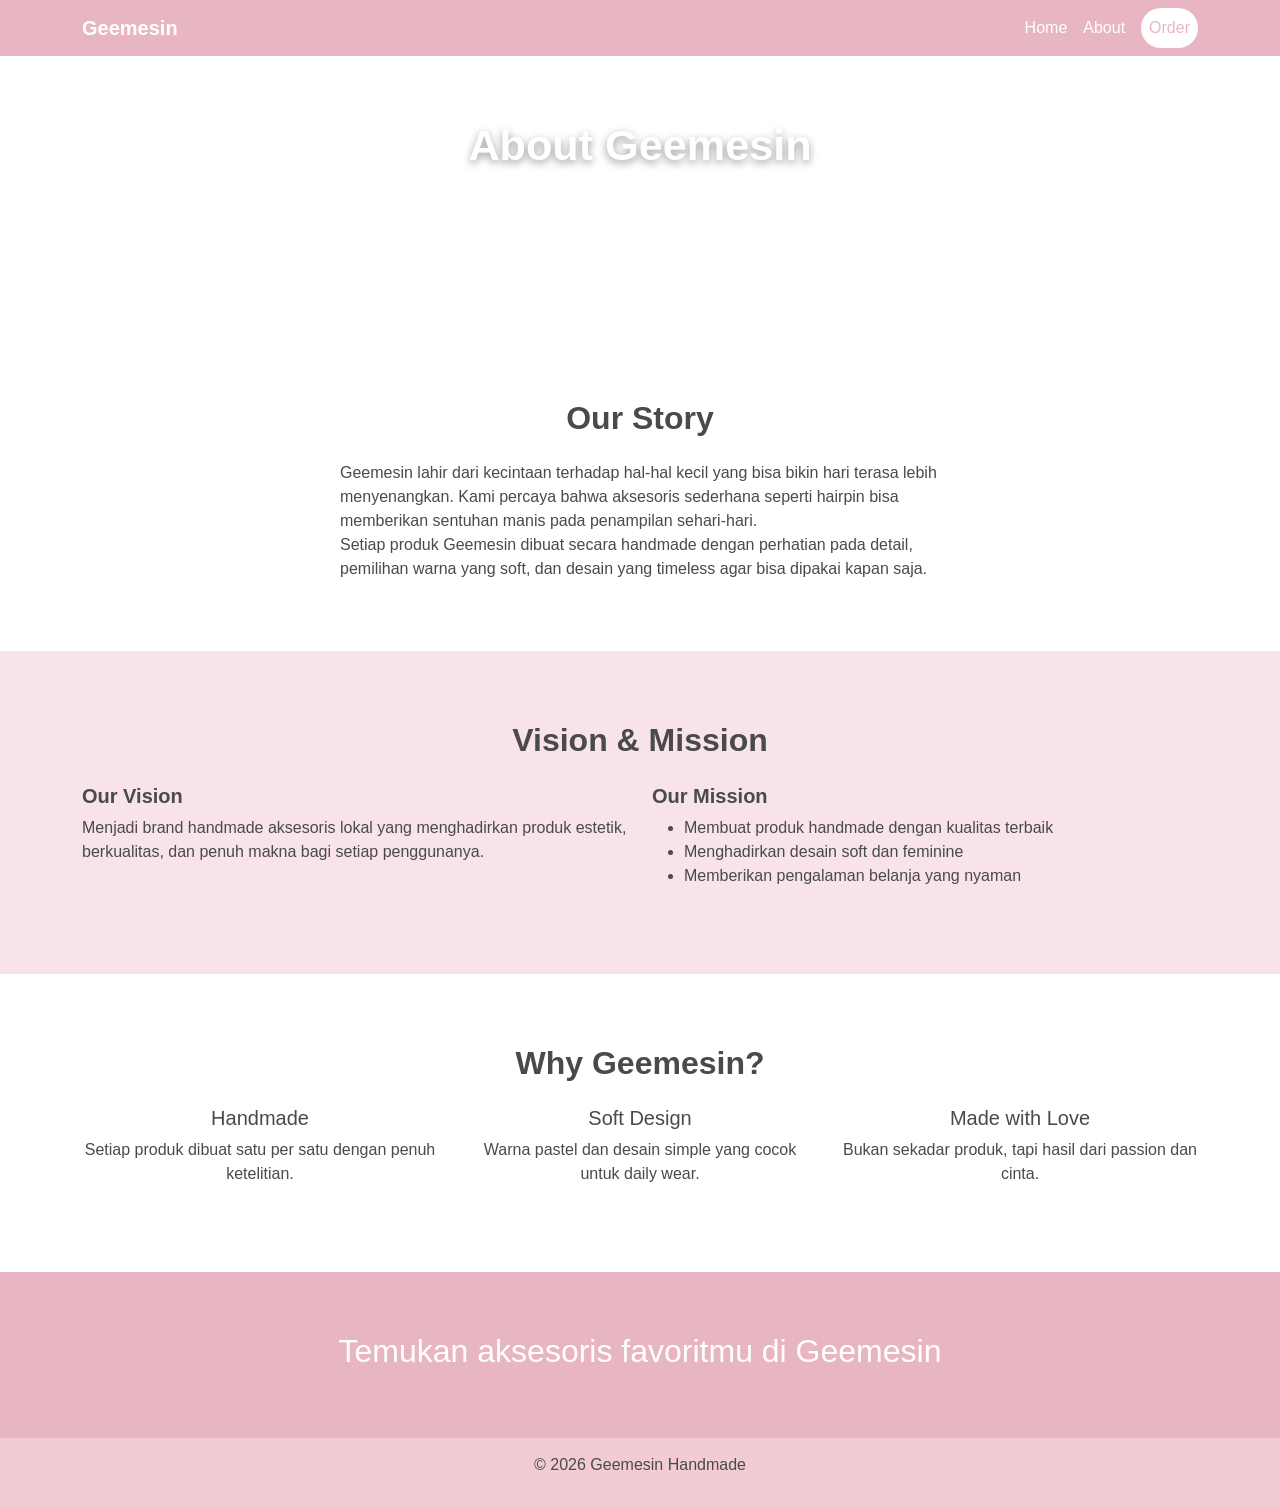
==== about.html @ b7f18e72 "Add files via upload" ====
<!DOCTYPE html>
<html lang="id">
<head>
  <meta charset="UTF-8">
  <title>About Us | Geemesin</title>
  <meta name="viewport" content="width=device-width, initial-scale=1.0">

  <!-- Bootstrap -->
  <link href="https://cdn.jsdelivr.net/npm/bootstrap@5.3.2/dist/css/bootstrap.min.css" rel="stylesheet">

  <!-- CSS -->
  <link rel="stylesheet" href="assets/css/style.css">
</head>
<body>

<!-- Navbar -->
<nav class="navbar navbar-expand-lg navbar-light bg-pink fixed-top">
  <div class="container">
    <a class="navbar-brand fw-bold text-white" href="index.html">Geemesin</a>
    <button class="navbar-toggler" data-bs-toggle="collapse" data-bs-target="#navMenu">
      <span class="navbar-toggler-icon"></span>
    </button>
    <div class="collapse navbar-collapse" id="navMenu">
      <ul class="navbar-nav ms-auto">
        <li class="nav-item"><a class="nav-link" href="index.html">Home</a></li>
        <li class="nav-item"><a class="nav-link active" href="#">About</a></li>
        <li class="nav-item"><a class="nav-link btn btn-order ms-2" href="order.html">Order</a></li>
      </ul>
    </div>
  </div>
</nav>

<!-- Header About -->
<section class="hero">
  <div class="container text-center">
    <h1 class="hero-title">About Geemesin</h1>
    <p class="hero-text">
      Handmade with love, made to make you feel pretty.
    </p>
  </div>
</section>

<!-- Story -->
<section class="section">
  <div class="container">
    <h2 class="section-title text-center">Our Story</h2>
    <p class="section-text mt-4">
      Geemesin lahir dari kecintaan terhadap hal-hal kecil yang bisa bikin
      hari terasa lebih menyenangkan. Kami percaya bahwa aksesoris sederhana
      seperti hairpin bisa memberikan sentuhan manis pada penampilan sehari-hari.
    </p>
    <p class="section-text">
      Setiap produk Geemesin dibuat secara handmade dengan perhatian pada detail,
      pemilihan warna yang soft, dan desain yang timeless agar bisa dipakai kapan saja.
    </p>
  </div>
</section>

<!-- Vision -->
<section class="section bg-soft">
  <div class="container">
    <h2 class="section-title text-center">Vision & Mission</h2>

    <div class="row mt-4">
      <div class="col-md-6">
        <h5 class="fw-bold">Our Vision</h5>
        <p>
          Menjadi brand handmade aksesoris lokal yang menghadirkan produk
          estetik, berkualitas, dan penuh makna bagi setiap penggunanya.
        </p>
      </div>

      <div class="col-md-6">
        <h5 class="fw-bold">Our Mission</h5>
        <ul>
          <li>Membuat produk handmade dengan kualitas terbaik</li>
          <li>Menghadirkan desain soft dan feminine</li>
          <li>Memberikan pengalaman belanja yang nyaman</li>
        </ul>
      </div>
    </div>
  </div>
</section>

<!-- Values -->
<section class="section">
  <div class="container">
    <h2 class="section-title text-center">Why Geemesin?</h2>

    <div class="row text-center mt-4">
      <div class="col-md-4">
        <h5>Handmade</h5>
        <p>Setiap produk dibuat satu per satu dengan penuh ketelitian.</p>
      </div>
      <div class="col-md-4">
        <h5>Soft Design</h5>
        <p>Warna pastel dan desain simple yang cocok untuk daily wear.</p>
      </div>
      <div class="col-md-4">
        <h5>Made with Love</h5>
        <p>Bukan sekadar produk, tapi hasil dari passion dan cinta.</p>
      </div>
    </div>
  </div>
</section>

<!-- CTA -->
<section class="cta">
  <div class="container text-center">
    <h2>Temukan aksesoris favoritmu di Geemesin</h2>
    
  </div>
</section>

<!-- Footer -->
<footer class="footer">
  <p>© 2026 Geemesin Handmade</p>
</footer>

<script src="https://cdn.jsdelivr.net/npm/bootstrap@5.3.2/dist/js/bootstrap.bundle.min.js"></script>
</body>
</html>
---- assets/css/style.css ----
/* style.css */

:root {
  --pink-main: #E8B6C2;
  --pink-soft: #F7E3E8;
  --text-dark: #4A4A4A;
}

body {
  font-family: 'Poppins', sans-serif;
  color: var(--text-dark);
  margin: 0;
  padding: 0;
}

/* Navbar */
.bg-pink {
  background-color: var(--pink-main);
}

.nav-link {
  color: white !important;
  font-weight: 500;
}

.btn-order {
  background: white;
  color: var(--pink-main) !important;
  border-radius: 20px;
  padding: 8px 18px;
}

/* Hero */
.hero {
  position: relative;
  padding: 120px 0 90px;
  background: url('pkk.png');
  background-size: cover;
  background-position: center;
  background-repeat: no-repeat;
  overflow: hidden;
}

.hero-overlay {
  position: absolute;
  inset: 0;
  background: rgba(0,0,0,0.12);
  backdrop-filter: blur(1px);
}

.hero .container {
  position: relative;
  z-index: 2;
}

.hero-title {
  font-size: 2.7rem;
  font-weight: 700;
  color: white;
  text-shadow: 0 3px 8px rgba(0,0,0,.4);
}

.hero-text {
  color: white;
  margin: 18px 0 25px;
}

/* Button */
.btn-main {
  background-color: var(--pink-main);
  color: white;
  border-radius: 30px;
  padding: 10px 25px;
  border: none;
}

.btn-main:hover {
  background-color: #d99eac;
  color: white;
}

.btn-outline {
  border: 1px solid var(--pink-main);
  color: var(--pink-main);
  border-radius: 20px;
}

.btn-outline:hover {
  background: var(--pink-main);
  color: white;
}

/* Section */
.section {
  padding: 70px 0;
}

.section-title {
  font-weight: 700;
}

.section-text {
  max-width: 600px;
  margin: auto;
}

.bg-soft {
  background-color: var(--pink-soft);
}

/* Featured Product */
.featured-products {
  padding-top: 130px;
}

/* Slider */
.slider-box {
  background: white;
  border-radius: 25px;
  padding: 40px;
  display: flex;
  align-items: center;
  gap: 40px;
  box-shadow: 0 12px 30px rgba(0,0,0,.08);
}

.slider-img {
  width: 320px;
  height: 320px;
  object-fit: contain;
}

.slider-text {
  text-align: left;
}

.slider-text h3 {
  font-size: 32px;
  font-weight: 700;
}

.slider-text p {
  margin: 15px 0;
}

.slider-text h5 {
  color: var(--pink-main);
  font-weight: 700;
  margin-bottom: 20px;
}

.carousel-control-prev-icon,
.carousel-control-next-icon {
  background-color: var(--pink-main);
  border-radius: 50%;
  padding: 18px;
}

/* Product Card */
.product-card {
  border: none;
  border-radius: 20px;
  overflow: hidden;
  max-width: 260px;
  margin: auto;
  box-shadow: 0 8px 20px rgba(0,0,0,0.08);
  transition: .3s;
}

.product-card:hover {
  transform: translateY(-5px);
}

.product-card img {
  width: 100%;
  height: 200px;
  object-fit: contain;
  background-color: white;
  padding: 10px;
}

.product-card .card-body {
  padding: 12px;
}

.product-card h5 {
  font-size: 16px;
}

.product-card .price {
  color: var(--pink-main);
  font-weight: 700;
}

/* CTA */
.cta {
  background-color: var(--pink-main);
  color: white;
  padding: 60px 0;
}

/* Footer */
.footer {
  background-color: #f2cbd3;
  text-align: center;
  padding: 15px;
}

/* Order */
.order-page {
  background-color: var(--pink-soft);
}

.order-card {
  border-radius: 20px;
  border: none;
  box-shadow: 0 10px 25px rgba(0,0,0,.1);
}

/* Responsive */
@media (max-width: 768px) {
  .slider-box {
    flex-direction: column;
    text-align: center;
    padding: 25px;
  }

  .slider-text {
    text-align: center;
  }

  .slider-img {
    width: 220px;
    height: 220px;
  }

  .hero-title {
    font-size: 2rem;
  }
}







/* TAMBAH di style.css bagian bawah */

/* Order Form */
.order-page {
  background-color: var(--pink-soft);
}

.order-card {
  border-radius: 25px;
  border: none;
  box-shadow: 0 12px 30px rgba(0,0,0,0.08);
  background: white;
}

/* Input */
.order-card .form-control {
  border-radius: 15px;
  padding: 12px 15px;
  border: 1px solid #e7c4cd;
  box-shadow: none;
}

.order-card .form-control:focus {
  border-color: var(--pink-main);
  box-shadow: 0 0 0 0.2rem rgba(232, 182, 194, 0.25);
}

/* Dropdown khusus produk */
#product {
  cursor: pointer;
}

/* Label */
.order-card .form-label {
  font-weight: 600;
  margin-bottom: 8px;
}

/* Button */
.order-card .btn-main {
  margin-top: 10px;
  font-weight: 600;
  padding: 12px;
}

/* Hero Order */
.order-page .hero {
  padding: 130px 0 90px;
}

/* Mobile */
@media (max-width: 768px) {
  .order-card {
    padding: 20px !important;
    border-radius: 20px;
  }

  .order-page .hero {
    padding: 110px 0 70px;
  }
}






/* HERO KHUSUS ORDER PREMIUM */

.order-page .hero {
  position: relative;
  background: linear-gradient(135deg, #f7e3e8, #eec8d3, #fbeef2);
  padding: 140px 0 110px;
  overflow: hidden;
}

/* hapus overlay lama */
.order-page .hero-overlay {
  display: none;
}

/* efek blur bulat aesthetic */
.order-page .hero::before,
.order-page .hero::after {
  content: "";
  position: absolute;
  border-radius: 50%;
  filter: blur(70px);
  opacity: 0.45;
}

.order-page .hero::before {
  width: 220px;
  height: 220px;
  background: #ffffff;
  top: -60px;
  left: -40px;
}

.order-page .hero::after {
  width: 260px;
  height: 260px;
  background: #f3aebf;
  right: -70px;
  bottom: -80px;
}

/* isi hero */
.order-page .hero .container {
  position: relative;
  z-index: 2;
}

/* judul */
.order-page .hero-title {
  color: white;
  font-size: 3rem;
  font-weight: 700;
  text-shadow: 0 8px 20px rgba(0,0,0,0.12);
  margin-bottom: 15px;
}

/* text */
.order-page .hero-text {
  color: white;
  font-size: 1.15rem;
  font-weight: 500;
  opacity: 0.95;
}

/* mobile */
@media (max-width: 768px) {
  .order-page .hero {
    padding: 120px 0 90px;
  }

  .order-page .hero-title {
    font-size: 2.2rem;
  }

  .order-page .hero-text {
    font-size: 1rem;
  }
}
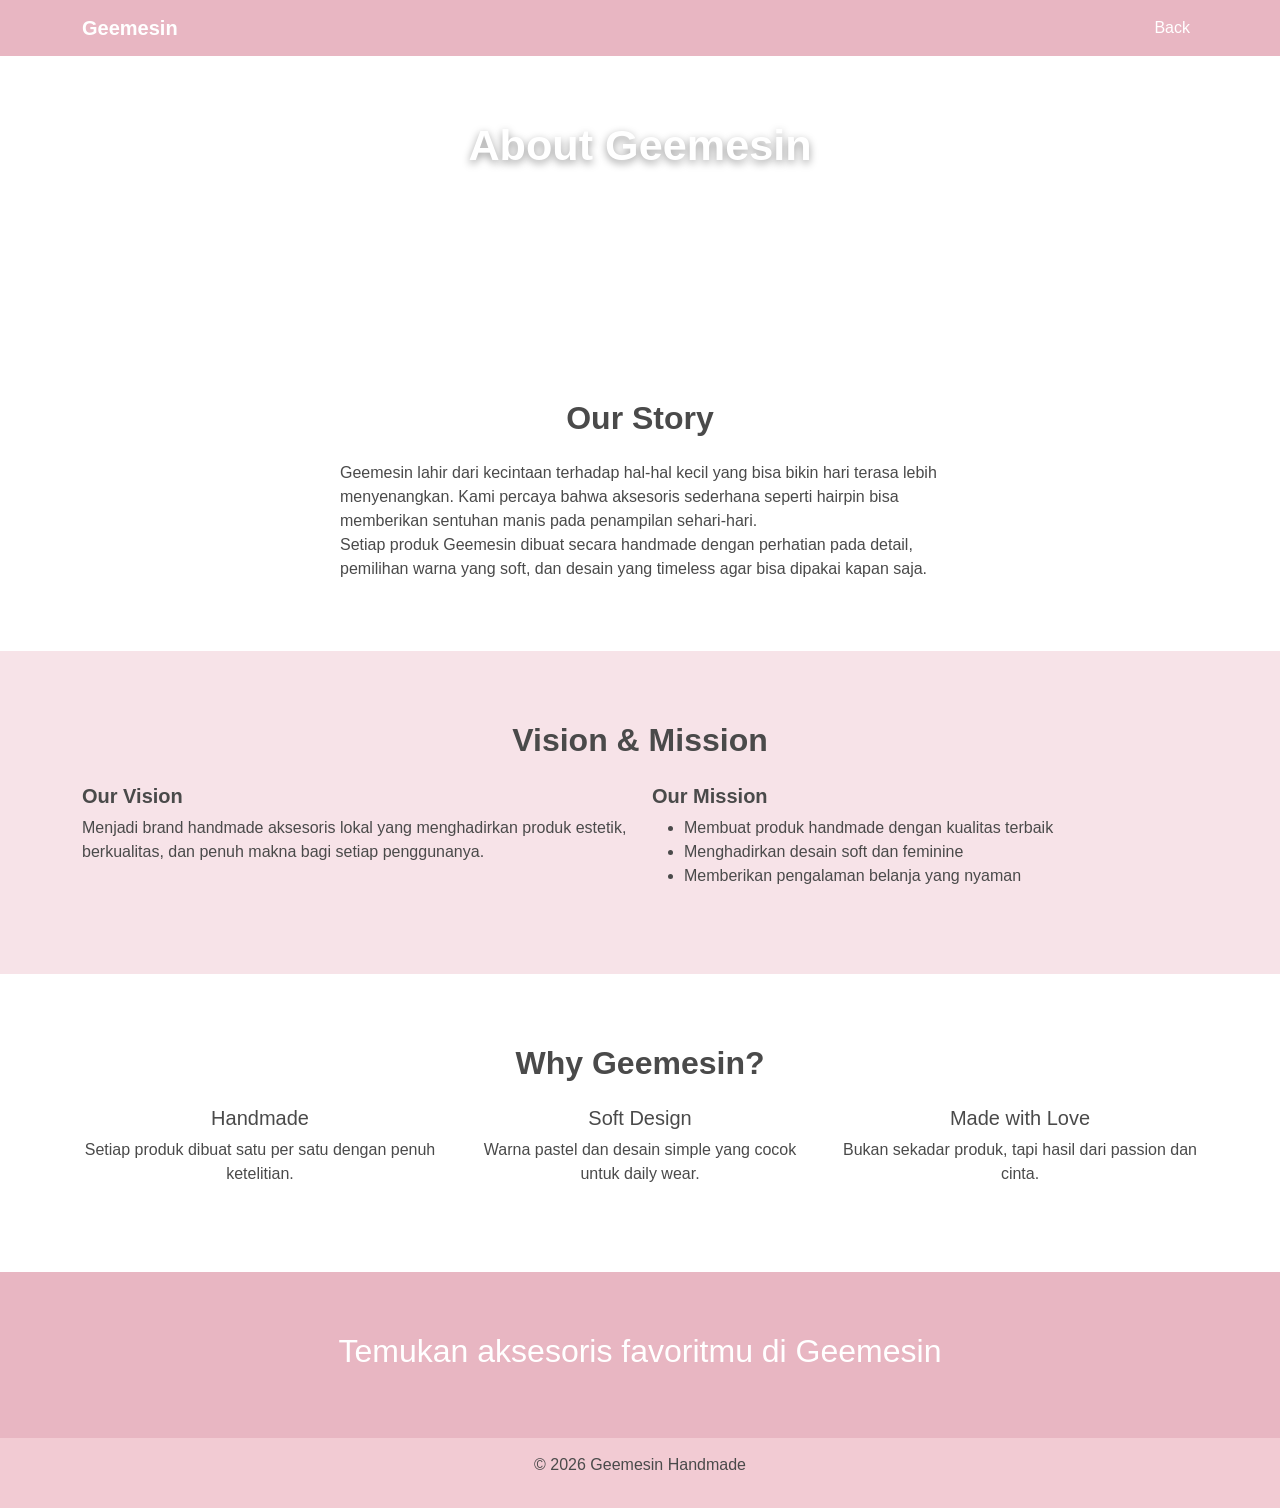
==== commit 2bc8274d: "Update about.html" ====
--- a/about.html
+++ b/about.html
@@ -22,9 +22,7 @@
     </button>
     <div class="collapse navbar-collapse" id="navMenu">
       <ul class="navbar-nav ms-auto">
-        <li class="nav-item"><a class="nav-link" href="index.html">Home</a></li>
-        <li class="nav-item"><a class="nav-link active" href="#">About</a></li>
-        <li class="nav-item"><a class="nav-link btn btn-order ms-2" href="order.html">Order</a></li>
+        <li class="nav-item"><a class="nav-link" href="index.html">Back</a></li>
       </ul>
     </div>
   </div>
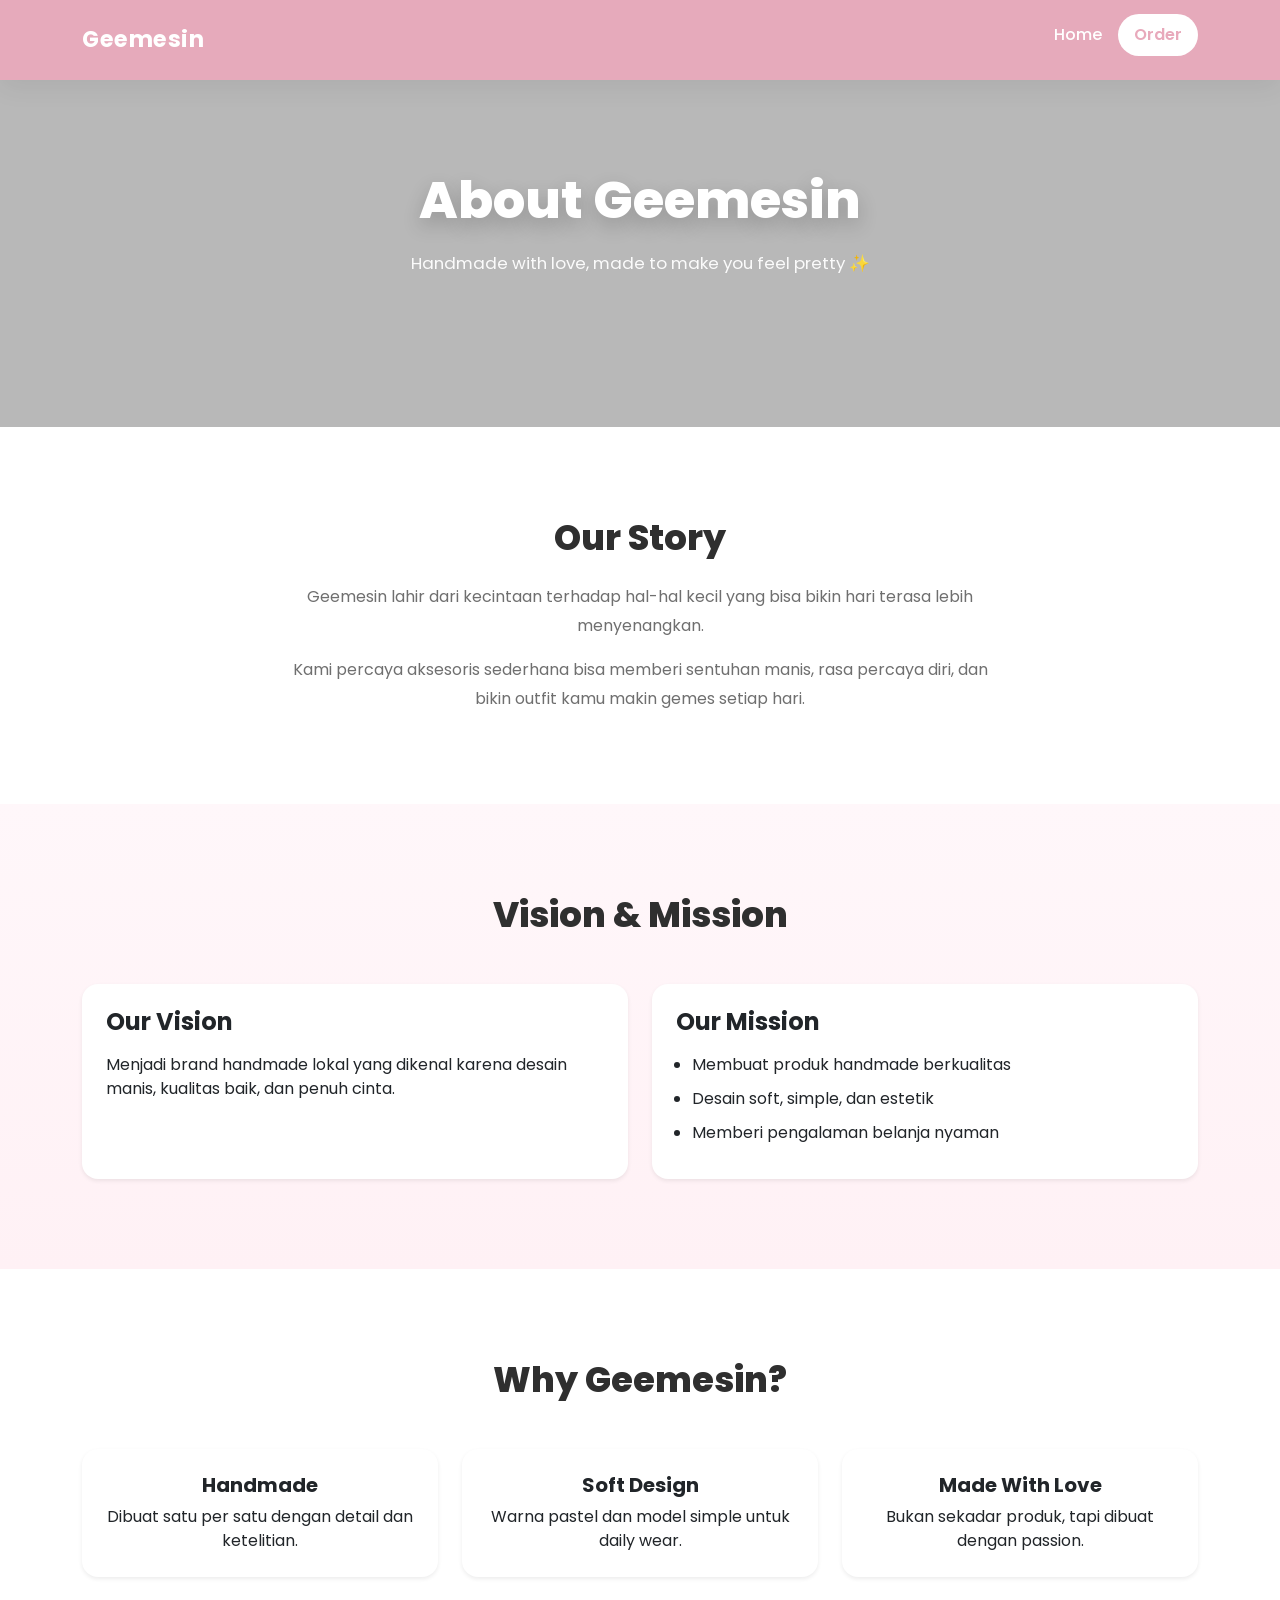
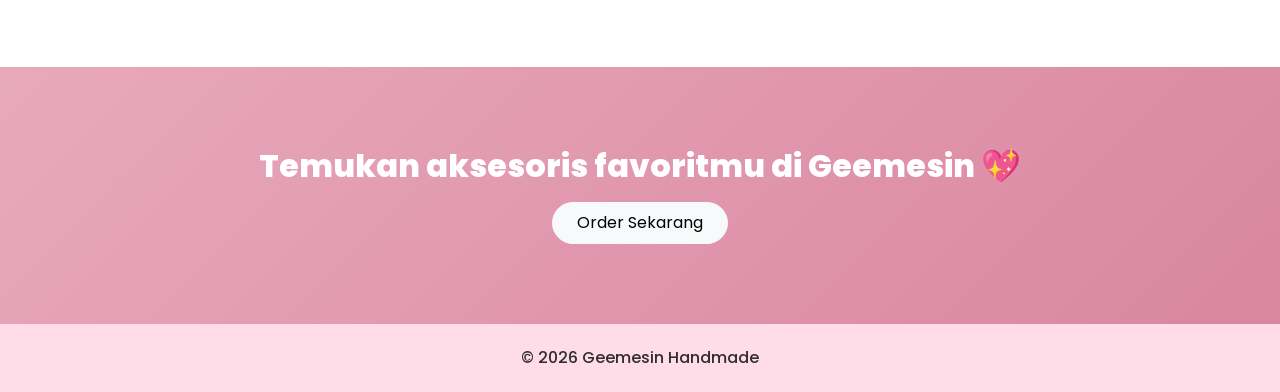
==== commit af36c40d: "Update about.html" ====
--- a/about.html
+++ b/about.html
@@ -1,3 +1,4 @@
+
 <!DOCTYPE html>
 <html lang="id">
 <head>
@@ -5,114 +6,139 @@
   <title>About Us | Geemesin</title>
   <meta name="viewport" content="width=device-width, initial-scale=1.0">
 
-  <!-- Bootstrap -->
+  
   <link href="https://cdn.jsdelivr.net/npm/bootstrap@5.3.2/dist/css/bootstrap.min.css" rel="stylesheet">
 
-  <!-- CSS -->
+  
   <link rel="stylesheet" href="assets/css/style.css">
 </head>
 <body>
 
-<!-- Navbar -->
+
 <nav class="navbar navbar-expand-lg navbar-light bg-pink fixed-top">
   <div class="container">
     <a class="navbar-brand fw-bold text-white" href="index.html">Geemesin</a>
-    <button class="navbar-toggler" data-bs-toggle="collapse" data-bs-target="#navMenu">
+
+    <button class="navbar-toggler border-0 shadow-none" type="button" data-bs-toggle="collapse" data-bs-target="#navMenu">
       <span class="navbar-toggler-icon"></span>
     </button>
+
     <div class="collapse navbar-collapse" id="navMenu">
-      <ul class="navbar-nav ms-auto">
-        <li class="nav-item"><a class="nav-link" href="index.html">Back</a></li>
+      <ul class="navbar-nav ms-auto align-items-lg-center">
+        <li class="nav-item">
+          <a class="nav-link" href="index.html">Home</a>
+        </li>
+        <li class="nav-item">
+          <a class="nav-link btn btn-order ms-lg-2 mt-2 mt-lg-0 px-3" href="order.html">Order</a>
+        </li>
       </ul>
     </div>
   </div>
 </nav>
 
-<!-- Header About -->
+
 <section class="hero">
-  <div class="container text-center">
+  <div class="hero-overlay"></div>
+
+  <div class="container text-center position-relative">
     <h1 class="hero-title">About Geemesin</h1>
     <p class="hero-text">
-      Handmade with love, made to make you feel pretty.
+      Handmade with love, made to make you feel pretty ✨
     </p>
   </div>
 </section>
 
-<!-- Story -->
+
 <section class="section">
   <div class="container">
-    <h2 class="section-title text-center">Our Story</h2>
-    <p class="section-text mt-4">
+    <h2 class="section-title text-center mb-4">Our Story</h2>
+
+    <p class="section-text text-center mb-3">
       Geemesin lahir dari kecintaan terhadap hal-hal kecil yang bisa bikin
-      hari terasa lebih menyenangkan. Kami percaya bahwa aksesoris sederhana
-      seperti hairpin bisa memberikan sentuhan manis pada penampilan sehari-hari.
+      hari terasa lebih menyenangkan.
     </p>
-    <p class="section-text">
-      Setiap produk Geemesin dibuat secara handmade dengan perhatian pada detail,
-      pemilihan warna yang soft, dan desain yang timeless agar bisa dipakai kapan saja.
+
+    <p class="section-text text-center">
+      Kami percaya aksesoris sederhana bisa memberi sentuhan manis,
+      rasa percaya diri, dan bikin outfit kamu makin gemes setiap hari.
     </p>
   </div>
 </section>
 
-<!-- Vision -->
+
 <section class="section bg-soft">
   <div class="container">
-    <h2 class="section-title text-center">Vision & Mission</h2>
+    <h2 class="section-title text-center mb-5">Vision & Mission</h2>
 
-    <div class="row mt-4">
+    <div class="row g-4">
       <div class="col-md-6">
-        <h5 class="fw-bold">Our Vision</h5>
-        <p>
-          Menjadi brand handmade aksesoris lokal yang menghadirkan produk
-          estetik, berkualitas, dan penuh makna bagi setiap penggunanya.
-        </p>
+        <div class="card border-0 shadow-sm h-100 rounded-4 p-4">
+          <h4 class="fw-bold mb-3">Our Vision</h4>
+          <p class="mb-0">
+            Menjadi brand handmade lokal yang dikenal karena desain manis,
+            kualitas baik, dan penuh cinta.
+          </p>
+        </div>
       </div>
 
       <div class="col-md-6">
-        <h5 class="fw-bold">Our Mission</h5>
-        <ul>
-          <li>Membuat produk handmade dengan kualitas terbaik</li>
-          <li>Menghadirkan desain soft dan feminine</li>
-          <li>Memberikan pengalaman belanja yang nyaman</li>
-        </ul>
+        <div class="card border-0 shadow-sm h-100 rounded-4 p-4">
+          <h4 class="fw-bold mb-3">Our Mission</h4>
+          <ul class="mb-0 ps-3">
+            <li>Membuat produk handmade berkualitas</li>
+            <li>Desain soft, simple, dan estetik</li>
+            <li>Memberi pengalaman belanja nyaman</li>
+          </ul>
+        </div>
       </div>
     </div>
   </div>
 </section>
 
-<!-- Values -->
+
 <section class="section">
   <div class="container">
-    <h2 class="section-title text-center">Why Geemesin?</h2>
+    <h2 class="section-title text-center mb-5">Why Geemesin?</h2>
 
-    <div class="row text-center mt-4">
+    <div class="row g-4 text-center">
+
       <div class="col-md-4">
-        <h5>Handmade</h5>
-        <p>Setiap produk dibuat satu per satu dengan penuh ketelitian.</p>
+        <div class="card border-0 shadow-sm rounded-4 p-4 h-100">
+          <h5 class="fw-bold">Handmade</h5>
+          <p class="mb-0">Dibuat satu per satu dengan detail dan ketelitian.</p>
+        </div>
       </div>
+
       <div class="col-md-4">
-        <h5>Soft Design</h5>
-        <p>Warna pastel dan desain simple yang cocok untuk daily wear.</p>
+        <div class="card border-0 shadow-sm rounded-4 p-4 h-100">
+          <h5 class="fw-bold">Soft Design</h5>
+          <p class="mb-0">Warna pastel dan model simple untuk daily wear.</p>
+        </div>
       </div>
+
       <div class="col-md-4">
-        <h5>Made with Love</h5>
-        <p>Bukan sekadar produk, tapi hasil dari passion dan cinta.</p>
+        <div class="card border-0 shadow-sm rounded-4 p-4 h-100">
+          <h5 class="fw-bold">Made With Love</h5>
+          <p class="mb-0">Bukan sekadar produk, tapi dibuat dengan passion.</p>
+        </div>
       </div>
+
     </div>
   </div>
 </section>
 
-<!-- CTA -->
+
 <section class="cta">
   <div class="container text-center">
-    <h2>Temukan aksesoris favoritmu di Geemesin</h2>
-    
+    <h2 class="mb-3">Temukan aksesoris favoritmu di Geemesin 💖</h2>
+    <a href="order.html" class="btn btn-light rounded-pill px-4 py-2">
+      Order Sekarang
+    </a>
   </div>
 </section>
 
-<!-- Footer -->
 <footer class="footer">
-  <p>© 2026 Geemesin Handmade</p>
+  <p class="mb-0">© 2026 Geemesin Handmade</p>
 </footer>
 
 <script src="https://cdn.jsdelivr.net/npm/bootstrap@5.3.2/dist/js/bootstrap.bundle.min.js"></script>
--- a/assets/css/style.css
+++ b/assets/css/style.css
@@ -1,391 +1,358 @@
-/* style.css */
-
-:root {
-  --pink-main: #E8B6C2;
-  --pink-soft: #F7E3E8;
-  --text-dark: #4A4A4A;
-}
-
-body {
-  font-family: 'Poppins', sans-serif;
-  color: var(--text-dark);
-  margin: 0;
-  padding: 0;
-}
-
-/* Navbar */
-.bg-pink {
-  background-color: var(--pink-main);
-}
-
-.nav-link {
-  color: white !important;
-  font-weight: 500;
-}
-
-.btn-order {
-  background: white;
-  color: var(--pink-main) !important;
-  border-radius: 20px;
-  padding: 8px 18px;
-}
-
-/* Hero */
-.hero {
-  position: relative;
-  padding: 120px 0 90px;
-  background: url('pkk.png');
-  background-size: cover;
-  background-position: center;
-  background-repeat: no-repeat;
-  overflow: hidden;
-}
-
-.hero-overlay {
-  position: absolute;
-  inset: 0;
-  background: rgba(0,0,0,0.12);
-  backdrop-filter: blur(1px);
-}
-
-.hero .container {
-  position: relative;
-  z-index: 2;
-}
-
-.hero-title {
-  font-size: 2.7rem;
-  font-weight: 700;
-  color: white;
-  text-shadow: 0 3px 8px rgba(0,0,0,.4);
-}
-
-.hero-text {
-  color: white;
-  margin: 18px 0 25px;
-}
-
-/* Button */
-.btn-main {
-  background-color: var(--pink-main);
-  color: white;
-  border-radius: 30px;
-  padding: 10px 25px;
-  border: none;
-}
-
-.btn-main:hover {
-  background-color: #d99eac;
-  color: white;
-}
-
-.btn-outline {
-  border: 1px solid var(--pink-main);
-  color: var(--pink-main);
-  border-radius: 20px;
-}
-
-.btn-outline:hover {
-  background: var(--pink-main);
-  color: white;
-}
-
-/* Section */
-.section {
-  padding: 70px 0;
-}
-
-.section-title {
-  font-weight: 700;
-}
-
-.section-text {
-  max-width: 600px;
-  margin: auto;
-}
-
-.bg-soft {
-  background-color: var(--pink-soft);
-}
-
-/* Featured Product */
-.featured-products {
-  padding-top: 130px;
-}
-
-/* Slider */
-.slider-box {
-  background: white;
-  border-radius: 25px;
-  padding: 40px;
-  display: flex;
-  align-items: center;
-  gap: 40px;
-  box-shadow: 0 12px 30px rgba(0,0,0,.08);
-}
-
-.slider-img {
-  width: 320px;
-  height: 320px;
-  object-fit: contain;
-}
-
-.slider-text {
-  text-align: left;
-}
-
-.slider-text h3 {
-  font-size: 32px;
-  font-weight: 700;
-}
-
-.slider-text p {
-  margin: 15px 0;
-}
-
-.slider-text h5 {
-  color: var(--pink-main);
-  font-weight: 700;
-  margin-bottom: 20px;
-}
+@import url('https://fonts.googleapis.com/css2?family=Poppins:wght@300;400;500;600;700;800&display=swap');
+
+:root{
+  --pink-main:#e8a9bb;
+  --pink-dark:#d986a0;
+  --pink-soft:#fff4f7;
+  --pink-light:#fde8ef;
+  --white:#ffffff;
+  --text-dark:#2f2f2f;
+  --text-soft:#6f6f6f;
+  --shadow:0 15px 35px rgba(232,169,187,.18);
+  --radius:22px;
+}
+
+
+*{
+  margin:0;
+  padding:0;
+  box-sizing:border-box;
+}
+
+html{
+  scroll-behavior:smooth;
+}
+
+body{
+  font-family:'Poppins',sans-serif;
+  background:var(--white);
+  color:var(--text-dark);
+  overflow-x:hidden;
+}
+
+
+
+.navbar{
+  padding:14px 0;
+  transition:.3s;
+}
+
+.bg-pink{
+  background:rgba(232,169,187,.95);
+  backdrop-filter:blur(10px);
+  box-shadow:0 8px 25px rgba(0,0,0,.06);
+}
+
+.navbar-brand{
+  font-size:1.4rem;
+  letter-spacing:.5px;
+}
+
+.nav-link{
+  color:white !important;
+  font-weight:500;
+  margin-left:8px;
+}
+
+.nav-link:hover{
+  opacity:.8;
+}
+
+.btn-order{
+  background:white;
+  color:var(--pink-main)!important;
+  border-radius:50px;
+  padding:9px 18px;
+  font-weight:600;
+}
+
+
+
+.hero{
+  position:relative;
+  padding:170px 0 120px;
+  background:
+  linear-gradient(rgba(0,0,0,.28),rgba(0,0,0,.28)),
+  url('pkk.png') center/cover no-repeat;
+}
+
+.hero-title{
+  font-size:3.2rem;
+  font-weight:800;
+  color:white;
+  line-height:1.2;
+  text-shadow:0 8px 20px rgba(0,0,0,.2);
+}
+
+.hero-text{
+  color:#fff;
+  max-width:650px;
+  margin:20px auto 30px;
+  font-size:1.05rem;
+  opacity:.95;
+}
+
+
+
+.btn-main{
+  background:linear-gradient(135deg,var(--pink-main),var(--pink-dark));
+  color:white;
+  border:none;
+  border-radius:50px;
+  padding:12px 28px;
+  font-weight:600;
+  box-shadow:var(--shadow);
+  transition:.3s;
+}
+
+.btn-main:hover{
+  transform:translateY(-3px);
+  color:white;
+}
+
+.btn-outline{
+  border:2px solid var(--pink-main);
+  color:var(--pink-main);
+  border-radius:50px;
+  padding:10px 22px;
+  font-weight:600;
+  transition:.3s;
+}
+
+.btn-outline:hover{
+  background:var(--pink-main);
+  color:white;
+}
+
+
+
+.section{
+  padding:90px 0;
+}
+
+.section-title{
+  font-size:2.2rem;
+  font-weight:800;
+  margin-bottom:15px;
+}
+
+.section-text{
+  color:var(--text-soft);
+  max-width:700px;
+  margin:auto;
+  line-height:1.8;
+}
+
+.bg-soft{
+  background:linear-gradient(to bottom,#fff7fa,#fff1f5);
+}
+
+
+
+.featured-products{
+  padding-top:140px;
+}
+
+.slider-box{
+  background:white;
+  border-radius:30px;
+  padding:45px;
+  display:flex;
+  align-items:center;
+  gap:45px;
+  box-shadow:var(--shadow);
+}
+
+.slider-img{
+  width:320px;
+  height:320px;
+  object-fit:contain;
+}
+
+.slider-text h3{
+  font-size:2rem;
+  font-weight:800;
+}
+
+.slider-text p{
+  color:var(--text-soft);
+  margin:12px 0;
+}
+
+.slider-text h5{
+  color:var(--pink-dark);
+  font-weight:700;
+  margin-bottom:18px;
+}
+
 
 .carousel-control-prev-icon,
-.carousel-control-next-icon {
-  background-color: var(--pink-main);
-  border-radius: 50%;
-  padding: 18px;
-}
-
-/* Product Card */
-.product-card {
-  border: none;
-  border-radius: 20px;
-  overflow: hidden;
-  max-width: 260px;
-  margin: auto;
-  box-shadow: 0 8px 20px rgba(0,0,0,0.08);
-  transition: .3s;
-}
-
-.product-card:hover {
-  transform: translateY(-5px);
-}
-
-.product-card img {
-  width: 100%;
-  height: 200px;
-  object-fit: contain;
-  background-color: white;
-  padding: 10px;
-}
-
-.product-card .card-body {
-  padding: 12px;
-}
-
-.product-card h5 {
-  font-size: 16px;
-}
-
-.product-card .price {
-  color: var(--pink-main);
-  font-weight: 700;
-}
-
-/* CTA */
-.cta {
-  background-color: var(--pink-main);
-  color: white;
-  padding: 60px 0;
-}
-
-/* Footer */
-.footer {
-  background-color: #f2cbd3;
-  text-align: center;
-  padding: 15px;
-}
-
-/* Order */
-.order-page {
-  background-color: var(--pink-soft);
-}
-
-.order-card {
-  border-radius: 20px;
-  border: none;
-  box-shadow: 0 10px 25px rgba(0,0,0,.1);
-}
-
-/* Responsive */
-@media (max-width: 768px) {
-  .slider-box {
-    flex-direction: column;
-    text-align: center;
-    padding: 25px;
-  }
-
-  .slider-text {
-    text-align: center;
-  }
-
-  .slider-img {
-    width: 220px;
-    height: 220px;
-  }
-
-  .hero-title {
-    font-size: 2rem;
-  }
-}
-
-
-
-
-
-
-
-/* TAMBAH di style.css bagian bawah */
-
-/* Order Form */
-.order-page {
-  background-color: var(--pink-soft);
-}
-
-.order-card {
-  border-radius: 25px;
-  border: none;
-  box-shadow: 0 12px 30px rgba(0,0,0,0.08);
-  background: white;
-}
-
-/* Input */
-.order-card .form-control {
-  border-radius: 15px;
-  padding: 12px 15px;
-  border: 1px solid #e7c4cd;
-  box-shadow: none;
-}
-
-.order-card .form-control:focus {
-  border-color: var(--pink-main);
-  box-shadow: 0 0 0 0.2rem rgba(232, 182, 194, 0.25);
-}
-
-/* Dropdown khusus produk */
-#product {
-  cursor: pointer;
-}
-
-/* Label */
-.order-card .form-label {
-  font-weight: 600;
-  margin-bottom: 8px;
-}
-
-/* Button */
-.order-card .btn-main {
-  margin-top: 10px;
-  font-weight: 600;
-  padding: 12px;
-}
-
-/* Hero Order */
-.order-page .hero {
-  padding: 130px 0 90px;
-}
-
-/* Mobile */
-@media (max-width: 768px) {
-  .order-card {
-    padding: 20px !important;
-    border-radius: 20px;
-  }
-
-  .order-page .hero {
-    padding: 110px 0 70px;
-  }
-}
-
-
-
-
-
-
-/* HERO KHUSUS ORDER PREMIUM */
-
-.order-page .hero {
-  position: relative;
-  background: linear-gradient(135deg, #f7e3e8, #eec8d3, #fbeef2);
-  padding: 140px 0 110px;
-  overflow: hidden;
-}
-
-/* hapus overlay lama */
-.order-page .hero-overlay {
-  display: none;
-}
-
-/* efek blur bulat aesthetic */
-.order-page .hero::before,
-.order-page .hero::after {
-  content: "";
-  position: absolute;
-  border-radius: 50%;
-  filter: blur(70px);
-  opacity: 0.45;
-}
-
-.order-page .hero::before {
-  width: 220px;
-  height: 220px;
-  background: #ffffff;
-  top: -60px;
-  left: -40px;
-}
-
-.order-page .hero::after {
-  width: 260px;
-  height: 260px;
-  background: #f3aebf;
-  right: -70px;
-  bottom: -80px;
-}
-
-/* isi hero */
-.order-page .hero .container {
-  position: relative;
-  z-index: 2;
-}
-
-/* judul */
-.order-page .hero-title {
-  color: white;
-  font-size: 3rem;
-  font-weight: 700;
-  text-shadow: 0 8px 20px rgba(0,0,0,0.12);
-  margin-bottom: 15px;
-}
-
-/* text */
-.order-page .hero-text {
-  color: white;
-  font-size: 1.15rem;
-  font-weight: 500;
-  opacity: 0.95;
-}
-
-/* mobile */
-@media (max-width: 768px) {
-  .order-page .hero {
-    padding: 120px 0 90px;
-  }
-
-  .order-page .hero-title {
-    font-size: 2.2rem;
-  }
-
-  .order-page .hero-text {
-    font-size: 1rem;
-  }
-}+.carousel-control-next-icon{
+  background-color:var(--pink-main);
+  border-radius:50%;
+  padding:20px;
+}
+
+
+
+.product-card{
+  border:none;
+  border-radius:25px;
+  overflow:hidden;
+  box-shadow:var(--shadow);
+  transition:.3s;
+  background:white;
+}
+
+.product-card:hover{
+  transform:translateY(-8px);
+}
+
+.product-card img{
+  width:100%;
+  height:230px;
+  object-fit:contain;
+  background:linear-gradient(to bottom,#fff,#fff7fa);
+  padding:20px;
+}
+
+.product-card .card-body{
+  padding:22px;
+}
+
+.product-card h5{
+  font-weight:700;
+  margin-bottom:8px;
+}
+
+.product-card .price{
+  color:var(--pink-dark);
+  font-size:1.1rem;
+  font-weight:700;
+}
+
+.product-card .small{
+  color:var(--text-soft);
+  margin:10px 0 18px;
+}
+
+
+
+.cta{
+  background:linear-gradient(135deg,var(--pink-main),var(--pink-dark));
+  color:white;
+  padding:80px 0;
+}
+
+.cta h2{
+  font-weight:800;
+}
+
+
+
+.footer{
+  background:#ffdce7;
+  text-align:center;
+  padding:22px;
+  font-weight:500;
+}
+
+
+
+.order-page{
+  background:linear-gradient(to bottom,#fff7fa,#fff1f5);
+}
+
+.order-page .hero{
+  background:linear-gradient(135deg,#f8d8e2,#e8a9bb);
+  padding:160px 0 110px;
+}
+
+.order-card{
+  border:none;
+  border-radius:30px;
+  background:white;
+  box-shadow:var(--shadow);
+}
+
+.order-card .form-label{
+  font-weight:600;
+  margin-bottom:8px;
+}
+
+.order-card .form-control,
+.order-card select,
+.order-card textarea{
+  border-radius:16px;
+  border:1px solid #f1ccd7;
+  padding:12px 15px;
+}
+
+.order-card .form-control:focus{
+  border-color:var(--pink-main);
+  box-shadow:0 0 0 .2rem rgba(232,169,187,.18);
+}
+
+
+
+ul{
+  padding-left:18px;
+}
+
+li{
+  margin-bottom:10px;
+}
+
+
+
+@media(max-width:768px){
+
+  .navbar{
+    padding:10px 0;
+  }
+
+  .hero{
+    padding:135px 0 90px;
+  }
+
+  .hero-title{
+    font-size:2.2rem;
+  }
+
+  .hero-text{
+    font-size:.95rem;
+  }
+
+  .section{
+    padding:70px 0;
+  }
+
+  .section-title{
+    font-size:1.7rem;
+  }
+
+  .slider-box{
+    flex-direction:column;
+    text-align:center;
+    padding:28px;
+    gap:20px;
+  }
+
+  .slider-img{
+    width:220px;
+    height:220px;
+  }
+
+  .slider-text{
+    text-align:center;
+  }
+
+  .product-card img{
+    height:200px;
+  }
+
+  .order-page .hero{
+    padding:130px 0 90px;
+  }
+
+}
